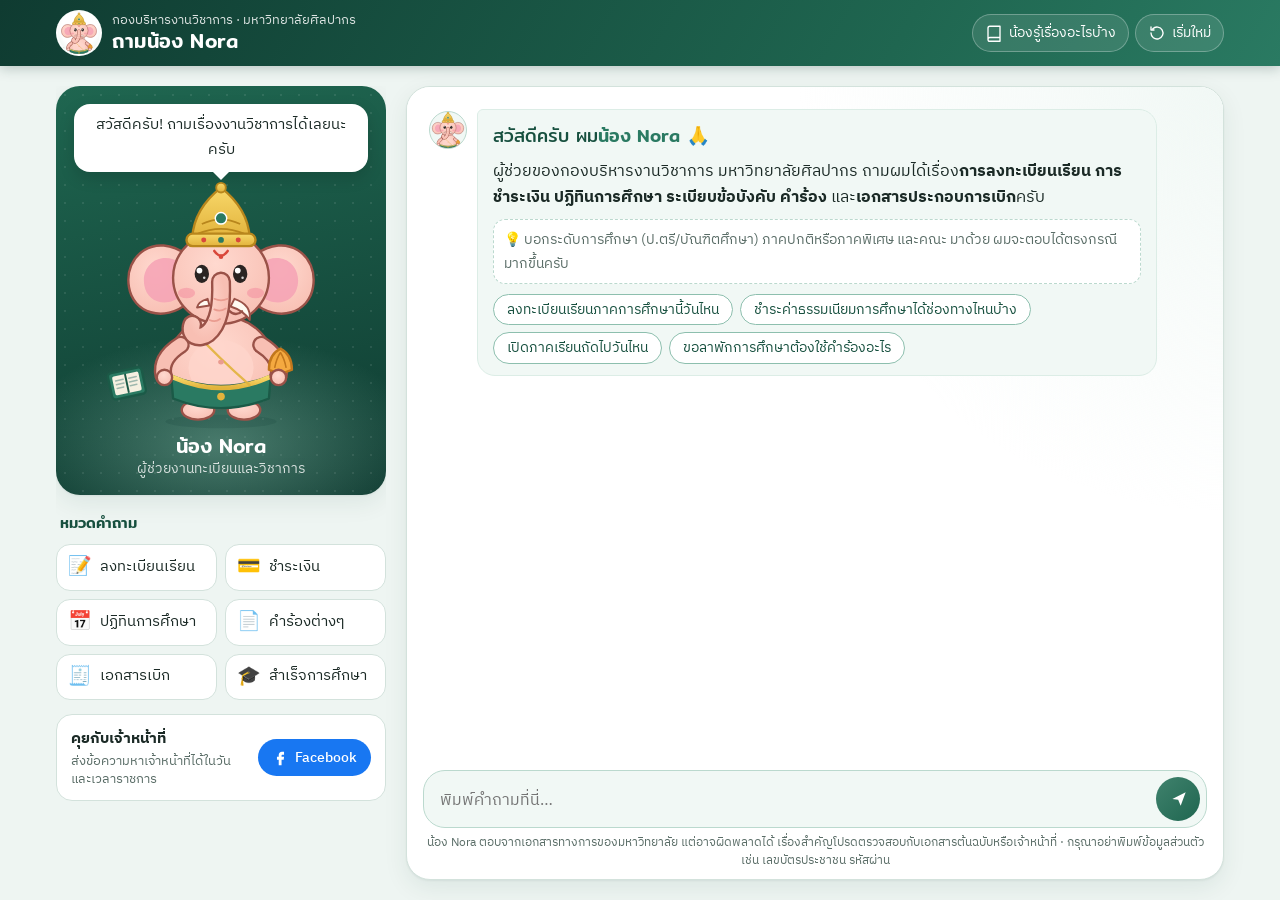
==== index.html @ a8d919dc "Add files via upload" ====
<!doctype html>
<html lang="th">
<head>
  <meta charset="utf-8">
  <meta name="viewport" content="width=device-width, initial-scale=1, viewport-fit=cover">
  <title>ถามน้อง Nora · กองบริหารงานวิชาการ มหาวิทยาลัยศิลปากร</title>
  <meta name="description" content="ผู้ช่วยตอบคำถามเรื่องการลงทะเบียนเรียน การชำระเงิน ปฏิทินการศึกษา ระเบียบ และคำร้องต่างๆ">
  <meta name="theme-color" content="#17503F">
  <link rel="icon" href="favicon.svg" type="image/svg+xml">
  <link rel="preconnect" href="https://fonts.googleapis.com">
  <link rel="preconnect" href="https://fonts.gstatic.com" crossorigin>
  <link href="https://fonts.googleapis.com/css2?family=IBM+Plex+Sans+Thai:wght@400;500;600&family=Mitr:wght@400;500&display=swap" rel="stylesheet">
  <link rel="stylesheet" href="styles.css?v=1">
</head>
<body class="chat-page">
  <header class="topbar">
    <div class="topbar-inner">
      <div class="brand">
        <div class="brand-mark" id="headerMascot" aria-hidden="true"></div>
        <div class="brand-text">
          <span class="brand-org">กองบริหารงานวิชาการ · มหาวิทยาลัยศิลปากร</span>
          <strong class="brand-title">ถามน้อง Nora</strong>
        </div>
      </div>
      <nav class="topbar-actions">
        <button class="ghost-btn" id="btnKnows" type="button">
          <svg viewBox="0 0 24 24" aria-hidden="true"><path d="M4 5.5A2.5 2.5 0 0 1 6.5 3H20v15H6.5A2.5 2.5 0 0 0 4 20.5zM4 20.5A2.5 2.5 0 0 0 6.5 23H20v-5" fill="none" stroke="currentColor" stroke-width="1.8" stroke-linejoin="round"/></svg>
          <span>น้องรู้เรื่องอะไรบ้าง</span>
        </button>
        <button class="ghost-btn" id="btnReset" type="button" title="เริ่มคุยใหม่">
          <svg viewBox="0 0 24 24" aria-hidden="true"><path d="M4 12a8 8 0 1 0 2.4-5.7M4 4v4h4" fill="none" stroke="currentColor" stroke-width="1.8" stroke-linecap="round" stroke-linejoin="round"/></svg>
          <span>เริ่มใหม่</span>
        </button>
      </nav>
    </div>
  </header>

  <div class="demo-banner" id="demoBanner" hidden>โหมดตัวอย่าง — ยังไม่ได้เชื่อมต่อระบบจริง คำตอบเป็นข้อความสาธิต</div>

  <main class="layout">
    <aside class="stage" aria-label="น้อง Nora">
      <div class="stage-card">
        <div class="stage-glow"></div>
        <div class="speech" id="speech" aria-live="polite">สวัสดีครับ! ถามเรื่องงานวิชาการได้เลยนะครับ</div>
        <div class="stage-mascot" id="stageMascot"></div>
        <div class="stage-name">
          <strong>น้อง Nora</strong>
          <span>ผู้ช่วยงานทะเบียนและวิชาการ</span>
        </div>
      </div>

      <div class="topics">
        <h2 class="side-title">หมวดคำถาม</h2>
        <div class="topic-grid" id="topicGrid"></div>
      </div>

      <div class="contact-card side-contact">
        <div>
          <strong>คุยกับเจ้าหน้าที่</strong>
          <span id="contactNoteSide"></span>
        </div>
        <a class="fb-btn" id="fbSide" target="_blank" rel="noopener">
          <svg viewBox="0 0 24 24" aria-hidden="true"><path d="M14 8h3V4h-3c-2.8 0-4.5 1.8-4.5 4.6V11H7v4h2.5v8h4v-8h3l.5-4h-3.5V9c0-.6.4-1 1-1z" fill="currentColor"/></svg>
          Facebook
        </a>
      </div>
    </aside>

    <section class="chat" aria-label="ห้องแชต">
      <div class="messages" id="messages" aria-live="polite"></div>
      <form class="composer" id="composer" autocomplete="off">
        <textarea id="input" rows="1" maxlength="1500" placeholder="พิมพ์คำถามที่นี่…" aria-label="พิมพ์คำถาม"></textarea>
        <button class="send-btn" id="sendBtn" type="submit" aria-label="ส่งคำถาม">
          <svg viewBox="0 0 24 24" aria-hidden="true"><path d="M4 12 20 4l-6 16-3-7z" fill="currentColor"/></svg>
        </button>
      </form>
      <p class="disclaimer">น้อง Nora ตอบจากเอกสารทางการของมหาวิทยาลัย แต่อาจผิดพลาดได้ เรื่องสำคัญโปรดตรวจสอบกับเอกสารต้นฉบับหรือเจ้าหน้าที่ · กรุณาอย่าพิมพ์ข้อมูลส่วนตัว เช่น เลขบัตรประชาชน รหัสผ่าน</p>
    </section>
  </main>

  <div class="drawer" id="knowsDrawer" hidden>
    <div class="drawer-backdrop" data-close></div>
    <div class="drawer-panel" role="dialog" aria-modal="true" aria-labelledby="knowsTitle">
      <div class="drawer-head">
        <h2 id="knowsTitle">เอกสารที่น้อง Nora อ่านแล้ว</h2>
        <button class="icon-btn" data-close aria-label="ปิด">✕</button>
      </div>
      <div class="drawer-body" id="knowsBody"></div>
    </div>
  </div>

  <script src="config.js?v=1"></script>
  <script src="common.js?v=1"></script>
  <script src="mascot.js?v=1"></script>
  <script src="app.js?v=1"></script>
</body>
</html>
---- styles.css ----
:root {
  color-scheme: light;
  --vd-950: #0B2E26;
  --vd-900: #0F3B31;
  --vd-800: #17503F;
  --vd-700: #1F6650;
  --vd-600: #2A7A62;
  --vd-500: #40826D;
  --vd-400: #5E9C87;
  --vd-300: #8DBFAE;
  --vd-200: #BBD9CE;
  --vd-100: #DCEDE6;
  --vd-50: #F1F8F5;
  --gold: #C9A227;
  --gold-soft: #F6E9BE;
  --ink: #1B2A26;
  --muted: #5A6D67;
  --line: #D3E2DC;
  --bg: #EEF5F2;
  --card: #FFFFFF;
  --danger: #B4443A;
  --warn-bg: #FFF6E0;
  --fb: #1877F2;
  --radius: 18px;
  --shadow: 0 1px 2px rgba(15, 59, 49, .06), 0 8px 24px rgba(15, 59, 49, .08);
  --font: 'IBM Plex Sans Thai', 'Sarabun', system-ui, sans-serif;
  --font-head: 'Mitr', 'IBM Plex Sans Thai', sans-serif;
}

* { box-sizing: border-box; }
html, body { margin: 0; }
body {
  font-family: var(--font);
  color: var(--ink);
  background: var(--bg);
  font-size: 16px;
  line-height: 1.65;
  -webkit-font-smoothing: antialiased;
}
button, input, textarea, select { font: inherit; color: inherit; }
button { cursor: pointer; }
a { color: var(--vd-700); }
[hidden] { display: none !important; }
.muted { color: var(--muted); }

/* ───────── top bar ───────── */
.topbar {
  background: linear-gradient(120deg, var(--vd-900), var(--vd-700) 70%, var(--vd-600));
  color: #fff;
  position: sticky; top: 0; z-index: 20;
  box-shadow: 0 2px 12px rgba(11, 46, 38, .25);
}
.topbar-inner {
  max-width: 1200px; margin: 0 auto;
  display: flex; align-items: center; justify-content: space-between; gap: 12px;
  padding: 10px 16px; height: 66px;
}
.brand { display: flex; align-items: center; gap: 10px; min-width: 0; }
.brand-mark {
  width: 46px; height: 46px; flex: none; border-radius: 50%;
  background: radial-gradient(circle at 50% 40%, #fff 0 55%, var(--vd-100));
  border: 2px solid rgba(255,255,255,.7);
  overflow: hidden; padding: 2px;
}
.brand-text { display: flex; flex-direction: column; min-width: 0; line-height: 1.25; }
.brand-org { font-size: 12.5px; opacity: .85; white-space: nowrap; overflow: hidden; text-overflow: ellipsis; }
.brand-title { font-family: var(--font-head); font-weight: 500; font-size: 20px; letter-spacing: .2px; }
.topbar-actions { display: flex; gap: 6px; flex: none; }
.ghost-btn {
  display: inline-flex; align-items: center; gap: 6px;
  background: rgba(255,255,255,.1); border: 1px solid rgba(255,255,255,.28);
  color: #fff; border-radius: 999px; padding: 6px 12px; font-size: 14px;
  transition: background .2s;
}
.ghost-btn:hover { background: rgba(255,255,255,.2); }
.ghost-btn svg { width: 18px; height: 18px; }

.demo-banner {
  background: var(--gold-soft); color: #6B5310; text-align: center;
  font-size: 13.5px; padding: 6px 16px; border-bottom: 1px solid #EAD58E;
}

/* ───────── layout ───────── */
.layout {
  max-width: 1200px; margin: 0 auto;
  display: grid; grid-template-columns: 330px 1fr; gap: 20px;
  padding: 20px 16px;
  flex: 1; min-height: 0; width: 100%;
}
body.chat-page { height: 100dvh; display: flex; flex-direction: column; overflow: hidden; }
.chat-page .topbar, .chat-page .demo-banner { flex: none; }

/* ───────── stage (mascot side) ───────── */
.stage { display: flex; flex-direction: column; gap: 14px; min-height: 0; overflow-y: auto; scrollbar-width: thin; }
.stage-card {
  position: relative; overflow: hidden;
  background: linear-gradient(170deg, var(--vd-700), var(--vd-900));
  border-radius: 24px; padding: 18px 18px 16px; color: #fff;
  box-shadow: var(--shadow);
  display: flex; flex-direction: column; align-items: center;
}
.stage-glow {
  position: absolute; inset: auto -40px -60px; height: 220px;
  background: radial-gradient(closest-side, rgba(141, 191, 174, .45), transparent);
  pointer-events: none;
}
.stage-card::before {
  content: ''; position: absolute; inset: 0;
  background-image: radial-gradient(rgba(255,255,255,.09) 1.2px, transparent 1.3px);
  background-size: 18px 18px; pointer-events: none;
}
.speech {
  position: relative; z-index: 1;
  background: #fff; color: var(--ink);
  border-radius: 16px; padding: 9px 14px; font-size: 15px; text-align: center;
  max-width: 100%; min-height: 44px; display: flex; align-items: center; justify-content: center;
  box-shadow: 0 6px 16px rgba(0,0,0,.15);
}
.speech::after {
  content: ''; position: absolute; left: 50%; bottom: -8px; transform: translateX(-50%);
  border: 9px solid transparent; border-top-color: #fff; border-bottom: 0;
}
.speech.pop { animation: pop .35s cubic-bezier(.3,1.6,.5,1); }
@keyframes pop { from { transform: scale(.88); opacity: .4; } to { transform: scale(1); opacity: 1; } }
.stage-mascot { width: 230px; max-width: 80%; aspect-ratio: 240 / 262; margin-top: 8px; position: relative; z-index: 1; cursor: pointer; }
.stage-name { position: relative; z-index: 1; text-align: center; line-height: 1.3; margin-top: 2px; }
.stage-name strong { font-family: var(--font-head); font-weight: 500; font-size: 20px; display: block; }
.stage-name span { font-size: 13.5px; opacity: .8; }

.side-title { font-family: var(--font-head); font-weight: 500; font-size: 15px; color: var(--vd-800); margin: 2px 4px 8px; }
.topic-grid { display: grid; grid-template-columns: 1fr 1fr; gap: 8px; }
.topic {
  display: flex; align-items: center; gap: 8px; text-align: left;
  background: var(--card); border: 1px solid var(--line); border-radius: 14px;
  padding: 10px 11px; font-size: 14.5px; line-height: 1.3;
  transition: border-color .2s, transform .15s, box-shadow .2s;
}
.topic:hover { border-color: var(--vd-400); box-shadow: 0 4px 12px rgba(15,59,49,.08); transform: translateY(-1px); }
.topic-ic { font-size: 19px; }

.contact-card {
  display: flex; align-items: center; justify-content: space-between; gap: 10px;
  background: var(--card); border: 1px solid var(--line); border-radius: 16px; padding: 12px 14px;
}
.contact-card strong { display: block; font-size: 15px; }
.contact-card span { font-size: 13px; color: var(--muted); line-height: 1.4; display: block; }
.fb-btn {
  display: inline-flex; align-items: center; gap: 6px; flex: none;
  background: var(--fb); color: #fff; text-decoration: none;
  border-radius: 999px; padding: 7px 14px; font-size: 14px; font-weight: 500;
  transition: filter .2s;
}
.fb-btn:hover { filter: brightness(1.08); }
.fb-btn svg { width: 17px; height: 17px; }

/* ───────── chat ───────── */
.chat {
  background: var(--card); border-radius: 24px; box-shadow: var(--shadow);
  display: flex; flex-direction: column; min-height: 0; overflow: hidden;
  border: 1px solid var(--line);
}
.messages {
  flex: 1; overflow-y: auto; padding: 22px 22px 8px;
  display: flex; flex-direction: column; gap: 14px;
  scroll-behavior: smooth;
  background:
    radial-gradient(circle at 100% 0, var(--vd-50), transparent 40%),
    var(--card);
}
.msg { display: flex; gap: 10px; max-width: 100%; animation: rise .3s ease-out; }
@keyframes rise { from { opacity: 0; transform: translateY(8px); } to { opacity: 1; transform: none; } }
.msg.user { justify-content: flex-end; }
.msg .avatar {
  width: 38px; height: 38px; flex: none; border-radius: 50%;
  background: var(--vd-50); border: 1.5px solid var(--vd-200); padding: 1px; overflow: hidden;
  margin-top: 2px;
}
.bubble {
  border-radius: 18px; padding: 11px 15px; max-width: min(680px, 100%);
  overflow-wrap: anywhere; min-width: 0;
}
.msg.user .bubble {
  background: linear-gradient(135deg, var(--vd-600), var(--vd-700));
  color: #fff; border-bottom-right-radius: 6px; max-width: min(560px, 85%);
}
.msg.bot .bubble {
  background: var(--vd-50); border: 1px solid var(--vd-100);
  border-top-left-radius: 6px;
}
.bubble.status-unknown, .bubble.status-error { background: #FFF9EE; border-color: #F1E1B8; }
.bubble p { margin: 0 0 8px; }
.bubble p:last-child { margin-bottom: 0; }
.welcome-title { font-family: var(--font-head); font-size: 18px; color: var(--vd-800); }
.welcome-title strong { color: var(--vd-600); font-weight: 500; }
.hint { font-size: 14px; color: var(--muted); background: #fff; border-radius: 12px; padding: 8px 10px; border: 1px dashed var(--vd-200); }

.md h4 { font-family: var(--font-head); font-weight: 500; color: var(--vd-800); margin: 12px 0 6px; font-size: 16.5px; }
.md h4:first-child { margin-top: 0; }
.md ul, .md ol { margin: 4px 0 10px; padding-left: 22px; }
.md li { margin: 3px 0; }
.md li.nested { margin-left: 18px; list-style-type: circle; }
.md code { background: #fff; border: 1px solid var(--line); border-radius: 6px; padding: 0 5px; font-size: 14px; }
.md blockquote { margin: 6px 0 10px; padding: 6px 12px; border-left: 3px solid var(--vd-300); background: #fff; border-radius: 0 10px 10px 0; color: var(--muted); }
.md-table { overflow-x: auto; margin: 6px 0 10px; border-radius: 12px; border: 1px solid var(--vd-100); background: #fff; }
.md table { border-collapse: collapse; width: 100%; font-size: 14.5px; }
.md th, .md td { padding: 7px 10px; border-bottom: 1px solid var(--vd-100); text-align: left; vertical-align: top; }
.md th { background: var(--vd-100); color: var(--vd-900); font-weight: 600; white-space: nowrap; }
.md tr:last-child td { border-bottom: 0; }
.md strong { color: var(--vd-900); }

.sources { display: flex; flex-wrap: wrap; gap: 6px; align-items: center; margin-top: 10px; padding-top: 10px; border-top: 1px dashed var(--vd-200); }
.sources-label { font-size: 12.5px; color: var(--muted); }
.source { font-size: 13px; background: #fff; border: 1px solid var(--vd-200); border-radius: 999px; padding: 2px 10px; color: var(--vd-800); }

.chips { display: flex; flex-wrap: wrap; gap: 7px; margin-top: 10px; }
.chip {
  background: #fff; border: 1.5px solid var(--vd-300); color: var(--vd-800);
  border-radius: 999px; padding: 5px 13px; font-size: 14px; line-height: 1.4; text-align: left;
  transition: background .2s, border-color .2s, transform .15s;
}
.chip:hover { background: var(--vd-100); border-color: var(--vd-500); transform: translateY(-1px); }
.chip-retry { border-color: var(--gold); color: #7A5D0C; }

.contact-inline {
  display: flex; align-items: center; justify-content: space-between; gap: 10px; flex-wrap: wrap;
  margin-top: 12px; background: #fff; border: 1px solid #E9D9A8; border-radius: 14px; padding: 10px 12px;
}
.contact-text strong { display: block; font-size: 14.5px; }
.contact-text span { font-size: 13px; color: var(--muted); }

.feedback { display: flex; align-items: center; gap: 6px; margin-top: 10px; font-size: 13px; color: var(--muted); }
.feedback button { background: #fff; border: 1px solid var(--line); border-radius: 999px; padding: 1px 10px; font-size: 15px; transition: transform .15s, border-color .2s; }
.feedback button:hover { transform: scale(1.1); border-color: var(--vd-400); }

.typing .bubble { display: flex; align-items: center; gap: 10px; color: var(--muted); font-size: 14.5px; }
.typing-dots { display: flex; gap: 4px; }
.typing-dots i { width: 7px; height: 7px; border-radius: 50%; background: var(--vd-500); animation: dot 1.2s infinite ease-in-out; }
.typing-dots i:nth-child(2) { animation-delay: .15s; }
.typing-dots i:nth-child(3) { animation-delay: .3s; }
@keyframes dot { 0%, 60%, 100% { transform: translateY(0); opacity: .45; } 30% { transform: translateY(-5px); opacity: 1; } }

.composer {
  display: flex; align-items: flex-end; gap: 8px;
  margin: 8px 16px 6px; padding: 6px 6px 6px 16px;
  background: var(--vd-50); border: 1.5px solid var(--vd-200); border-radius: 22px;
  transition: border-color .2s, box-shadow .2s;
}
.composer:focus-within { border-color: var(--vd-500); box-shadow: 0 0 0 4px rgba(64, 130, 109, .15); background: #fff; }
.composer textarea {
  flex: 1; border: 0; outline: 0; background: transparent; resize: none;
  padding: 8px 0; max-height: 160px; line-height: 1.5; font-size: 16px;
}
.send-btn {
  width: 44px; height: 44px; flex: none; border: 0; border-radius: 50%;
  background: linear-gradient(135deg, var(--vd-500), var(--vd-700)); color: #fff;
  display: grid; place-items: center; transition: transform .15s, opacity .2s;
}
.send-btn:hover { transform: scale(1.06); }
.send-btn:disabled { opacity: .45; cursor: wait; transform: none; }
.send-btn svg { width: 20px; height: 20px; margin-left: 2px; }
.disclaimer { text-align: center; font-size: 12px; color: var(--muted); margin: 0 16px 10px; line-height: 1.45; }
@media (max-width: 900px) { .disclaimer { font-size: 11px; margin-bottom: max(6px, env(safe-area-inset-bottom)); } }

/* ───────── drawer ───────── */
.drawer { position: fixed; inset: 0; z-index: 50; }
.drawer-backdrop { position: absolute; inset: 0; background: rgba(11, 46, 38, .45); animation: fade .2s; }
@keyframes fade { from { opacity: 0; } }
.drawer-panel {
  position: absolute; right: 0; top: 0; bottom: 0; width: min(440px, 100%);
  background: var(--card); display: flex; flex-direction: column;
  animation: slide .25s ease-out; box-shadow: -10px 0 30px rgba(0,0,0,.15);
}
@keyframes slide { from { transform: translateX(30px); opacity: 0; } }
.drawer-head { display: flex; align-items: center; justify-content: space-between; padding: 16px 18px; border-bottom: 1px solid var(--line); }
.drawer-head h2 { margin: 0; font-family: var(--font-head); font-weight: 500; font-size: 18px; color: var(--vd-800); }
.icon-btn { background: var(--vd-50); border: 1px solid var(--line); border-radius: 50%; width: 34px; height: 34px; }
.drawer-body { overflow-y: auto; padding: 8px 18px 20px; }
.know-group h3 { font-size: 14px; color: var(--vd-600); margin: 14px 0 6px; font-weight: 600; }
.know-group ul { list-style: none; margin: 0; padding: 0; }
.know-group li { padding: 8px 10px; border-radius: 10px; background: var(--vd-50); margin-bottom: 6px; font-size: 14.5px; }
.know-group small { display: block; color: var(--muted); font-size: 12px; margin-left: 22px; }

/* ───────── mascot animation ───────── */
.mascot { display: block; }
.mascot .pk { width: 100%; height: 100%; display: block; overflow: visible; }
.mascot .pk * { transform-box: fill-box; }
.mascot .pk-float { animation: pk-float 3.4s ease-in-out infinite; transform-origin: 50% 100%; }
.mascot .pk-shadow { animation: pk-shadow 3.4s ease-in-out infinite; transform-origin: 50% 50%; }
.mascot .pk-ear-l { transform-origin: 100% 45%; animation: pk-ear-l 2.8s ease-in-out infinite; }
.mascot .pk-ear-r { transform-origin: 0% 45%; animation: pk-ear-r 2.8s ease-in-out infinite; }
.mascot .pk-trunk { transform-origin: 70% 0%; animation: pk-trunk 3.2s ease-in-out infinite; }
.mascot .pk-eyes { transform-origin: 50% 50%; animation: pk-blink 5s infinite; }
.mascot .pk-head { transform-origin: 50% 90%; transition: transform .4s; }
.mascot .pk-arm-l { transform-origin: 90% 10%; }
.mascot .pk-arm-r { transform-origin: 10% 10%; }
.mascot .pk-eyes-happy, .mascot .pk-mouth-open, .mascot .pk-think, .mascot .pk-sweat, .mascot .pk-spark, .mascot .pk-brows { opacity: 0; transition: opacity .25s; }

@keyframes pk-float { 0%, 100% { transform: translateY(0); } 50% { transform: translateY(-7px); } }
@keyframes pk-shadow { 0%, 100% { transform: scaleX(1); opacity: .16; } 50% { transform: scaleX(.86); opacity: .1; } }
@keyframes pk-ear-l { 0%, 100% { transform: rotate(0); } 45% { transform: rotate(-9deg); } 55% { transform: rotate(-6deg); } }
@keyframes pk-ear-r { 0%, 100% { transform: rotate(0); } 45% { transform: rotate(9deg); } 55% { transform: rotate(6deg); } }
@keyframes pk-trunk { 0%, 100% { transform: rotate(0); } 50% { transform: rotate(7deg); } }
@keyframes pk-blink { 0%, 46%, 50%, 100% { transform: scaleY(1); } 48% { transform: scaleY(.08); } }

/* thinking */
.mascot.is-thinking .pk-head { transform: rotate(-6deg); }
.mascot.is-thinking .pk-think { opacity: 1; }
.mascot.is-thinking .pk-trunk { animation: pk-trunk-think 1.1s ease-in-out infinite; }
.mascot.is-thinking .pk-arm-r { animation: pk-scratch 1.4s ease-in-out infinite; }
.mascot.is-thinking .pk-look { transform: translate(3px, -3px); }
.mascot .pk-dot { animation: pk-dot 1.2s infinite ease-in-out; transform-origin: 50% 50%; }
.mascot .pk-dot.d2 { animation-delay: .2s; }
.mascot .pk-dot.d3 { animation-delay: .4s; }
@keyframes pk-dot { 0%, 100% { opacity: .3; transform: translateY(0); } 40% { opacity: 1; transform: translateY(-2px); } }
@keyframes pk-trunk-think { 0%, 100% { transform: rotate(-4deg); } 50% { transform: rotate(10deg); } }
@keyframes pk-scratch { 0%, 100% { transform: rotate(0); } 50% { transform: rotate(-22deg); } }

/* talking */
.mascot.is-talking .pk-mouth { opacity: 0; }
.mascot.is-talking .pk-mouth-open { opacity: 1; animation: pk-talk .32s infinite alternate; transform-origin: 50% 0; }
.mascot.is-talking .pk-float { animation-duration: 1.2s; }
@keyframes pk-talk { from { transform: scaleY(.35); } to { transform: scaleY(1); } }

/* happy */
.mascot.is-happy .pk-eyes { opacity: 0; }
.mascot.is-happy .pk-eyes-happy, .mascot.is-happy .pk-spark, .mascot.is-happy .pk-mouth-open { opacity: 1; }
.mascot.is-happy .pk-mouth { opacity: 0; }
.mascot.is-happy .pk-float { animation: pk-jump .7s cubic-bezier(.3,.7,.4,1) 2; }
.mascot.is-happy .pk-arm-l { animation: pk-wave-l .35s ease-in-out infinite alternate; }
.mascot.is-happy .pk-arm-r { animation: pk-wave-r .35s ease-in-out infinite alternate; }
.mascot.is-happy .pk-ear-l { animation-duration: .5s; }
.mascot.is-happy .pk-ear-r { animation-duration: .5s; }
.mascot.is-happy .pk-spark path { animation: pk-twinkle .8s ease-in-out infinite; transform-origin: 50% 50%; }
.mascot.is-happy .pk-spark .s2 { animation-delay: .25s; }
.mascot.is-happy .pk-spark .s3 { animation-delay: .5s; }
@keyframes pk-jump { 0%, 100% { transform: translateY(0) scale(1, 1); } 15% { transform: translateY(2px) scale(1.04, .96); } 45% { transform: translateY(-16px) scale(.98, 1.02); } }
@keyframes pk-wave-l { from { transform: rotate(0); } to { transform: rotate(18deg); } }
@keyframes pk-wave-r { from { transform: rotate(0); } to { transform: rotate(-18deg); } }
@keyframes pk-twinkle { 0%, 100% { transform: scale(.5) rotate(0); opacity: .4; } 50% { transform: scale(1.15) rotate(20deg); opacity: 1; } }

/* sorry */
.mascot.is-sorry .pk-ear-l { animation: none; transform: rotate(16deg); }
.mascot.is-sorry .pk-ear-r { animation: none; transform: rotate(-16deg); }
.mascot.is-sorry .pk-head { transform: translateY(3px) rotate(4deg); }
.mascot.is-sorry .pk-brows { opacity: 1; }
.mascot.is-sorry .pk-sweat { opacity: 1; animation: pk-sweat 1.6s ease-in infinite; }
.mascot.is-sorry .pk-trunk { animation: none; transform: rotate(-6deg); }
.mascot.is-sorry .pk-brows path:first-child { transform: rotate(-20deg); transform-origin: 100% 50%; }
.mascot.is-sorry .pk-brows path:last-child { transform: rotate(20deg); transform-origin: 0% 50%; }
@keyframes pk-sweat { 0% { transform: translateY(-4px); opacity: 0; } 30% { opacity: 1; } 100% { transform: translateY(10px); opacity: 0; } }

/* mini avatar: lighter animation */
.mascot--mini .pk-float, .mascot--mini .pk-shadow { animation: none; }
.mascot--mini .pk-shadow, .mascot--mini .pk-think, .mascot--mini .pk-spark, .mascot--mini .pk-sweat { display: none; }
.mascot--mini .pk { transform: scale(1.25) translateY(6%); }

@media (prefers-reduced-motion: reduce) {
  .mascot *, .msg, .speech.pop { animation: none !important; transition: none !important; }
}

/* ───────── responsive ───────── */
@media (max-width: 900px) {
  .layout { display: flex; flex-direction: column; padding: 0; gap: 0; }
  .stage { flex: none; overflow: visible; }
  .stage .topics, .stage .side-contact, .stage-name, .stage-glow { display: none; }
  .stage-card { flex-direction: row-reverse; justify-content: flex-end; gap: 12px; border-radius: 0; padding: 6px 14px 6px 8px; box-shadow: none; }
  .stage-mascot { width: 76px; max-width: none; margin: 0; flex: none; }
  .speech { font-size: 14px; min-height: 0; padding: 7px 12px; text-align: left; justify-content: flex-start; }
  .speech::after { left: -7px; top: 50%; bottom: auto; transform: translateY(-50%); border: 8px solid transparent; border-right-color: #fff; border-left: 0; }
  .brand-mark { display: none; }
  .chat { flex: 1; border-radius: 0; border: 0; box-shadow: none; }
  .messages { padding: 16px 12px 8px; }
  .composer { margin: 6px 10px 4px; }
  .msg .avatar { width: 32px; height: 32px; }
  .msg.user .bubble { max-width: 88%; }
  .ghost-btn span { display: none; }
  .ghost-btn { padding: 8px; }
}
@media (max-width: 420px) {
  .brand-org { font-size: 11px; }
  .brand-title { font-size: 18px; }
  .md table { font-size: 13.5px; }
}
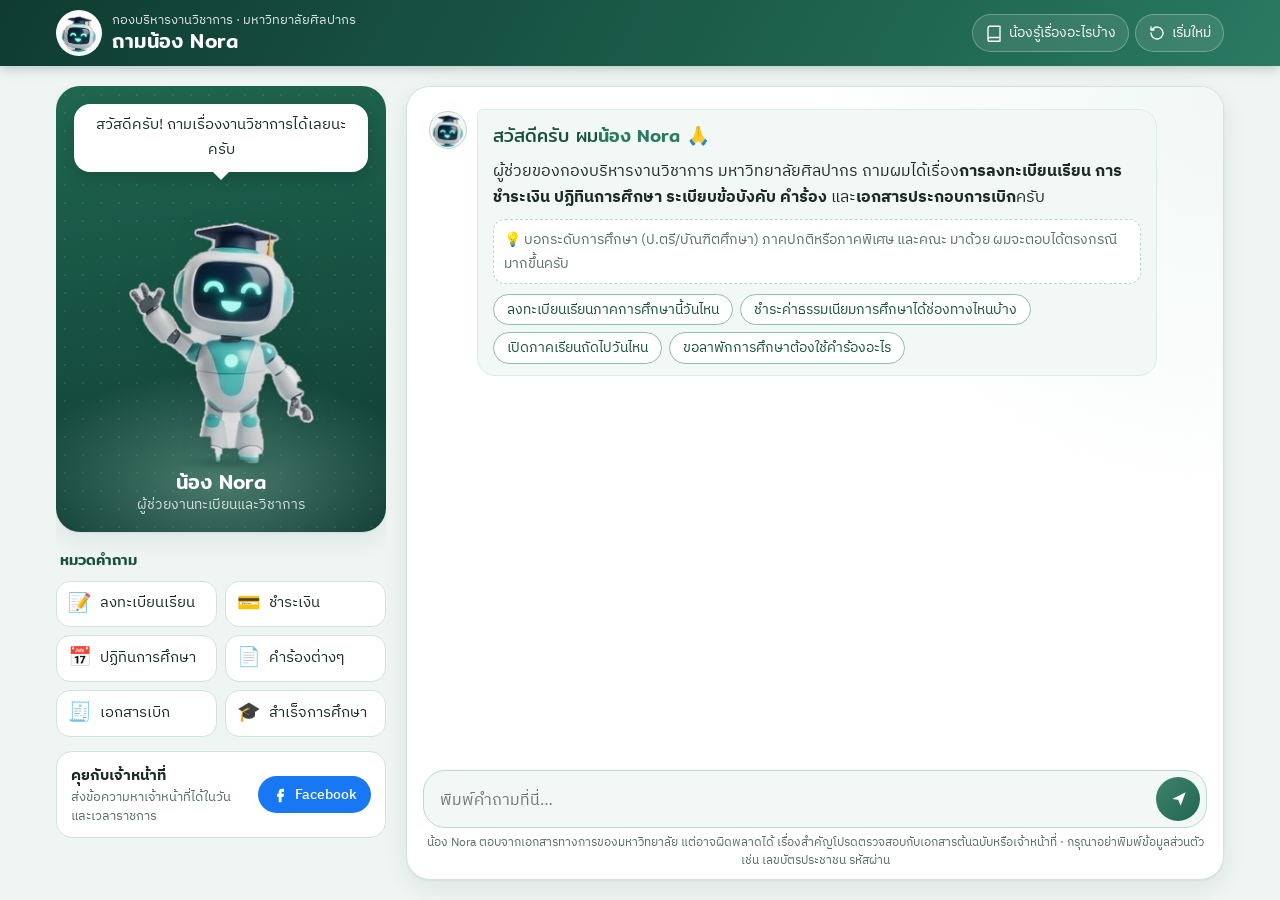
==== commit 7ba5cf65: "Mascot: 3D robot Nora images" ====
--- a/index.html
+++ b/index.html
@@ -10,7 +10,7 @@
   <link rel="preconnect" href="https://fonts.googleapis.com">
   <link rel="preconnect" href="https://fonts.gstatic.com" crossorigin>
   <link href="https://fonts.googleapis.com/css2?family=IBM+Plex+Sans+Thai:wght@400;500;600&family=Mitr:wght@400;500&display=swap" rel="stylesheet">
-  <link rel="stylesheet" href="styles.css?v=1">
+  <link rel="stylesheet" href="styles.css?v=2">
 </head>
 <body class="chat-page">
   <header class="topbar">
@@ -89,9 +89,9 @@
     </div>
   </div>
 
-  <script src="config.js?v=1"></script>
+  <script src="config.js?v=2"></script>
   <script src="common.js?v=1"></script>
-  <script src="mascot.js?v=1"></script>
+  <script src="mascot.js?v=2"></script>
   <script src="app.js?v=1"></script>
 </body>
 </html>
--- a/styles.css
+++ b/styles.css
@@ -122,7 +122,7 @@
 }
 .speech.pop { animation: pop .35s cubic-bezier(.3,1.6,.5,1); }
 @keyframes pop { from { transform: scale(.88); opacity: .4; } to { transform: scale(1); opacity: 1; } }
-.stage-mascot { width: 230px; max-width: 80%; aspect-ratio: 240 / 262; margin-top: 8px; position: relative; z-index: 1; cursor: pointer; }
+.stage-mascot { width: 230px; max-width: 80%; aspect-ratio: 240 / 300; margin-top: 8px; position: relative; z-index: 1; cursor: pointer; }
 .stage-name { position: relative; z-index: 1; text-align: center; line-height: 1.3; margin-top: 2px; }
 .stage-name strong { font-family: var(--font-head); font-weight: 500; font-size: 20px; display: block; }
 .stage-name span { font-size: 13.5px; opacity: .8; }
@@ -280,79 +280,63 @@
 .know-group li { padding: 8px 10px; border-radius: 10px; background: var(--vd-50); margin-bottom: 6px; font-size: 14.5px; }
 .know-group small { display: block; color: var(--muted); font-size: 12px; margin-left: 22px; }
 
-/* ───────── mascot animation ───────── */
+/* ───────── mascot (3D robot images) ───────── */
 .mascot { display: block; }
-.mascot .pk { width: 100%; height: 100%; display: block; overflow: visible; }
-.mascot .pk * { transform-box: fill-box; }
-.mascot .pk-float { animation: pk-float 3.4s ease-in-out infinite; transform-origin: 50% 100%; }
-.mascot .pk-shadow { animation: pk-shadow 3.4s ease-in-out infinite; transform-origin: 50% 50%; }
-.mascot .pk-ear-l { transform-origin: 100% 45%; animation: pk-ear-l 2.8s ease-in-out infinite; }
-.mascot .pk-ear-r { transform-origin: 0% 45%; animation: pk-ear-r 2.8s ease-in-out infinite; }
-.mascot .pk-trunk { transform-origin: 70% 0%; animation: pk-trunk 3.2s ease-in-out infinite; }
-.mascot .pk-eyes { transform-origin: 50% 50%; animation: pk-blink 5s infinite; }
-.mascot .pk-head { transform-origin: 50% 90%; transition: transform .4s; }
-.mascot .pk-arm-l { transform-origin: 90% 10%; }
-.mascot .pk-arm-r { transform-origin: 10% 10%; }
-.mascot .pk-eyes-happy, .mascot .pk-mouth-open, .mascot .pk-think, .mascot .pk-sweat, .mascot .pk-spark, .mascot .pk-brows { opacity: 0; transition: opacity .25s; }
-
-@keyframes pk-float { 0%, 100% { transform: translateY(0); } 50% { transform: translateY(-7px); } }
-@keyframes pk-shadow { 0%, 100% { transform: scaleX(1); opacity: .16; } 50% { transform: scaleX(.86); opacity: .1; } }
-@keyframes pk-ear-l { 0%, 100% { transform: rotate(0); } 45% { transform: rotate(-9deg); } 55% { transform: rotate(-6deg); } }
-@keyframes pk-ear-r { 0%, 100% { transform: rotate(0); } 45% { transform: rotate(9deg); } 55% { transform: rotate(6deg); } }
-@keyframes pk-trunk { 0%, 100% { transform: rotate(0); } 50% { transform: rotate(7deg); } }
-@keyframes pk-blink { 0%, 46%, 50%, 100% { transform: scaleY(1); } 48% { transform: scaleY(.08); } }
-
-/* thinking */
-.mascot.is-thinking .pk-head { transform: rotate(-6deg); }
-.mascot.is-thinking .pk-think { opacity: 1; }
-.mascot.is-thinking .pk-trunk { animation: pk-trunk-think 1.1s ease-in-out infinite; }
-.mascot.is-thinking .pk-arm-r { animation: pk-scratch 1.4s ease-in-out infinite; }
-.mascot.is-thinking .pk-look { transform: translate(3px, -3px); }
-.mascot .pk-dot { animation: pk-dot 1.2s infinite ease-in-out; transform-origin: 50% 50%; }
-.mascot .pk-dot.d2 { animation-delay: .2s; }
-.mascot .pk-dot.d3 { animation-delay: .4s; }
-@keyframes pk-dot { 0%, 100% { opacity: .3; transform: translateY(0); } 40% { opacity: 1; transform: translateY(-2px); } }
-@keyframes pk-trunk-think { 0%, 100% { transform: rotate(-4deg); } 50% { transform: rotate(10deg); } }
-@keyframes pk-scratch { 0%, 100% { transform: rotate(0); } 50% { transform: rotate(-22deg); } }
-
-/* talking */
-.mascot.is-talking .pk-mouth { opacity: 0; }
-.mascot.is-talking .pk-mouth-open { opacity: 1; animation: pk-talk .32s infinite alternate; transform-origin: 50% 0; }
-.mascot.is-talking .pk-float { animation-duration: 1.2s; }
-@keyframes pk-talk { from { transform: scaleY(.35); } to { transform: scaleY(1); } }
-
-/* happy */
-.mascot.is-happy .pk-eyes { opacity: 0; }
-.mascot.is-happy .pk-eyes-happy, .mascot.is-happy .pk-spark, .mascot.is-happy .pk-mouth-open { opacity: 1; }
-.mascot.is-happy .pk-mouth { opacity: 0; }
-.mascot.is-happy .pk-float { animation: pk-jump .7s cubic-bezier(.3,.7,.4,1) 2; }
-.mascot.is-happy .pk-arm-l { animation: pk-wave-l .35s ease-in-out infinite alternate; }
-.mascot.is-happy .pk-arm-r { animation: pk-wave-r .35s ease-in-out infinite alternate; }
-.mascot.is-happy .pk-ear-l { animation-duration: .5s; }
-.mascot.is-happy .pk-ear-r { animation-duration: .5s; }
-.mascot.is-happy .pk-spark path { animation: pk-twinkle .8s ease-in-out infinite; transform-origin: 50% 50%; }
-.mascot.is-happy .pk-spark .s2 { animation-delay: .25s; }
-.mascot.is-happy .pk-spark .s3 { animation-delay: .5s; }
-@keyframes pk-jump { 0%, 100% { transform: translateY(0) scale(1, 1); } 15% { transform: translateY(2px) scale(1.04, .96); } 45% { transform: translateY(-16px) scale(.98, 1.02); } }
-@keyframes pk-wave-l { from { transform: rotate(0); } to { transform: rotate(18deg); } }
-@keyframes pk-wave-r { from { transform: rotate(0); } to { transform: rotate(-18deg); } }
-@keyframes pk-twinkle { 0%, 100% { transform: scale(.5) rotate(0); opacity: .4; } 50% { transform: scale(1.15) rotate(20deg); opacity: 1; } }
-
-/* sorry */
-.mascot.is-sorry .pk-ear-l { animation: none; transform: rotate(16deg); }
-.mascot.is-sorry .pk-ear-r { animation: none; transform: rotate(-16deg); }
-.mascot.is-sorry .pk-head { transform: translateY(3px) rotate(4deg); }
-.mascot.is-sorry .pk-brows { opacity: 1; }
-.mascot.is-sorry .pk-sweat { opacity: 1; animation: pk-sweat 1.6s ease-in infinite; }
-.mascot.is-sorry .pk-trunk { animation: none; transform: rotate(-6deg); }
-.mascot.is-sorry .pk-brows path:first-child { transform: rotate(-20deg); transform-origin: 100% 50%; }
-.mascot.is-sorry .pk-brows path:last-child { transform: rotate(20deg); transform-origin: 0% 50%; }
-@keyframes pk-sweat { 0% { transform: translateY(-4px); opacity: 0; } 30% { opacity: 1; } 100% { transform: translateY(10px); opacity: 0; } }
-
-/* mini avatar: lighter animation */
-.mascot--mini .pk-float, .mascot--mini .pk-shadow { animation: none; }
-.mascot--mini .pk-shadow, .mascot--mini .pk-think, .mascot--mini .pk-spark, .mascot--mini .pk-sweat { display: none; }
-.mascot--mini .pk { transform: scale(1.25) translateY(6%); }
+.mascot .nr { position: relative; width: 100%; height: 100%; }
+.mascot .nr-float { position: absolute; inset: 0; animation: nr-float 3.4s ease-in-out infinite; transform-origin: 50% 100%; }
+.mascot .nr-tilt { position: absolute; inset: 0; transform-origin: 50% 100%; transition: transform .6s ease-out; }
+.mascot .nr-pose { position: absolute; inset: 0; width: 100%; height: 100%; object-fit: contain; object-position: 50% 100%;
+  opacity: 0; transform: scale(.94); transition: opacity .28s, transform .35s cubic-bezier(.3,1.4,.5,1); user-select: none; pointer-events: none;
+  filter: drop-shadow(0 6px 10px rgba(15, 59, 49, .18)); }
+.mascot .nr-pose.on { opacity: 1; transform: scale(1); }
+.mascot .nr-shadow { position: absolute; left: 28%; right: 28%; bottom: -1%; height: 5%; border-radius: 50%;
+  background: radial-gradient(closest-side, rgba(15, 59, 49, .28), transparent); animation: nr-shadow 3.4s ease-in-out infinite; }
+.mascot .nr-think, .mascot .nr-sweat, .mascot .nr-spark { position: absolute; opacity: 0; transition: opacity .25s; pointer-events: none; }
+@keyframes nr-float { 0%, 100% { transform: translateY(0); } 50% { transform: translateY(-7px); } }
+@keyframes nr-shadow { 0%, 100% { transform: scaleX(1); opacity: 1; } 50% { transform: scaleX(.85); opacity: .65; } }
+
+/* idle: gentle sway */
+.mascot.is-idle .nr-idle { animation: nr-sway 4s ease-in-out infinite; transform-origin: 50% 100%; }
+@keyframes nr-sway { 0%, 100% { rotate: 0deg; } 50% { rotate: 2deg; } }
+
+/* thinking: dots bubble */
+.mascot .nr-think { top: 2%; right: -4%; display: flex; gap: 4px; padding: 6px 9px; background: #fff; border: 2px solid #8DBFAE; border-radius: 14px; }
+.mascot .nr-think i { width: 6px; height: 6px; border-radius: 50%; background: var(--vd-600, #2A7A62); animation: nr-dot 1.2s infinite ease-in-out; }
+.mascot .nr-think i:nth-child(2) { animation-delay: .2s; }
+.mascot .nr-think i:nth-child(3) { animation-delay: .4s; }
+.mascot.is-thinking .nr-think { opacity: 1; }
+.mascot.is-thinking .nr-thinking { animation: nr-ponder 1.6s ease-in-out infinite; transform-origin: 50% 100%; }
+@keyframes nr-dot { 0%, 100% { opacity: .3; transform: translateY(0); } 40% { opacity: 1; transform: translateY(-3px); } }
+@keyframes nr-ponder { 0%, 100% { rotate: -2deg; } 50% { rotate: 2deg; } }
+
+/* talking: quick bob */
+.mascot.is-talking .nr-float { animation: nr-talk .5s ease-in-out infinite alternate; }
+@keyframes nr-talk { from { transform: translateY(0); } to { transform: translateY(-4px) scale(1.01); } }
+
+/* happy: jump + sparkles */
+.mascot.is-happy .nr-float { animation: nr-jump .7s cubic-bezier(.3,.7,.4,1) 2; }
+.mascot.is-happy .nr-spark { opacity: 1; }
+.mascot .nr-spark { inset: 0; color: #E2B33C; }
+.mascot .nr-spark b { position: absolute; font-size: 18px; line-height: 1; }
+.mascot .nr-spark b:nth-child(1) { left: 4%; top: 18%; }
+.mascot .nr-spark b:nth-child(2) { right: 2%; top: 40%; font-size: 14px; }
+.mascot .nr-spark b:nth-child(3) { left: 10%; top: 62%; font-size: 12px; }
+.mascot.is-happy .nr-spark b { animation: nr-twinkle .8s ease-in-out infinite; }
+.mascot.is-happy .nr-spark b:nth-child(2) { animation-delay: .25s; }
+.mascot.is-happy .nr-spark b:nth-child(3) { animation-delay: .5s; }
+@keyframes nr-jump { 0%, 100% { transform: translateY(0) scale(1, 1); } 15% { transform: translateY(2px) scale(1.03, .97); } 45% { transform: translateY(-16px) scale(.99, 1.01); } }
+@keyframes nr-twinkle { 0%, 100% { transform: scale(.5) rotate(0); opacity: .4; } 50% { transform: scale(1.15) rotate(20deg); opacity: 1; } }
+
+/* sorry: droop + sweat drop */
+.mascot.is-sorry .nr-tilt { transform: translateY(4px) rotate(-5deg) !important; }
+.mascot.is-sorry .nr-float { animation: none; }
+.mascot.is-sorry .nr-pose.on { filter: drop-shadow(0 6px 10px rgba(15, 59, 49, .18)) saturate(.7); }
+.mascot .nr-sweat { top: 16%; right: 22%; width: 10px; height: 14px; background: #9FD3F0; border: 1.5px solid #5DA6CF; border-radius: 50% 50% 50% 50% / 65% 65% 35% 35%; }
+.mascot.is-sorry .nr-sweat { opacity: 1; animation: nr-sweat 1.6s ease-in infinite; }
+@keyframes nr-sweat { 0% { transform: translateY(-4px); opacity: 0; } 30% { opacity: 1; } 100% { transform: translateY(12px); opacity: 0; } }
+
+/* mini avatar: head only */
+.mascot--mini .nr-head { width: 100%; height: 100%; display: block; object-fit: cover; border-radius: 50%; user-select: none; }
 
 @media (prefers-reduced-motion: reduce) {
   .mascot *, .msg, .speech.pop { animation: none !important; transition: none !important; }
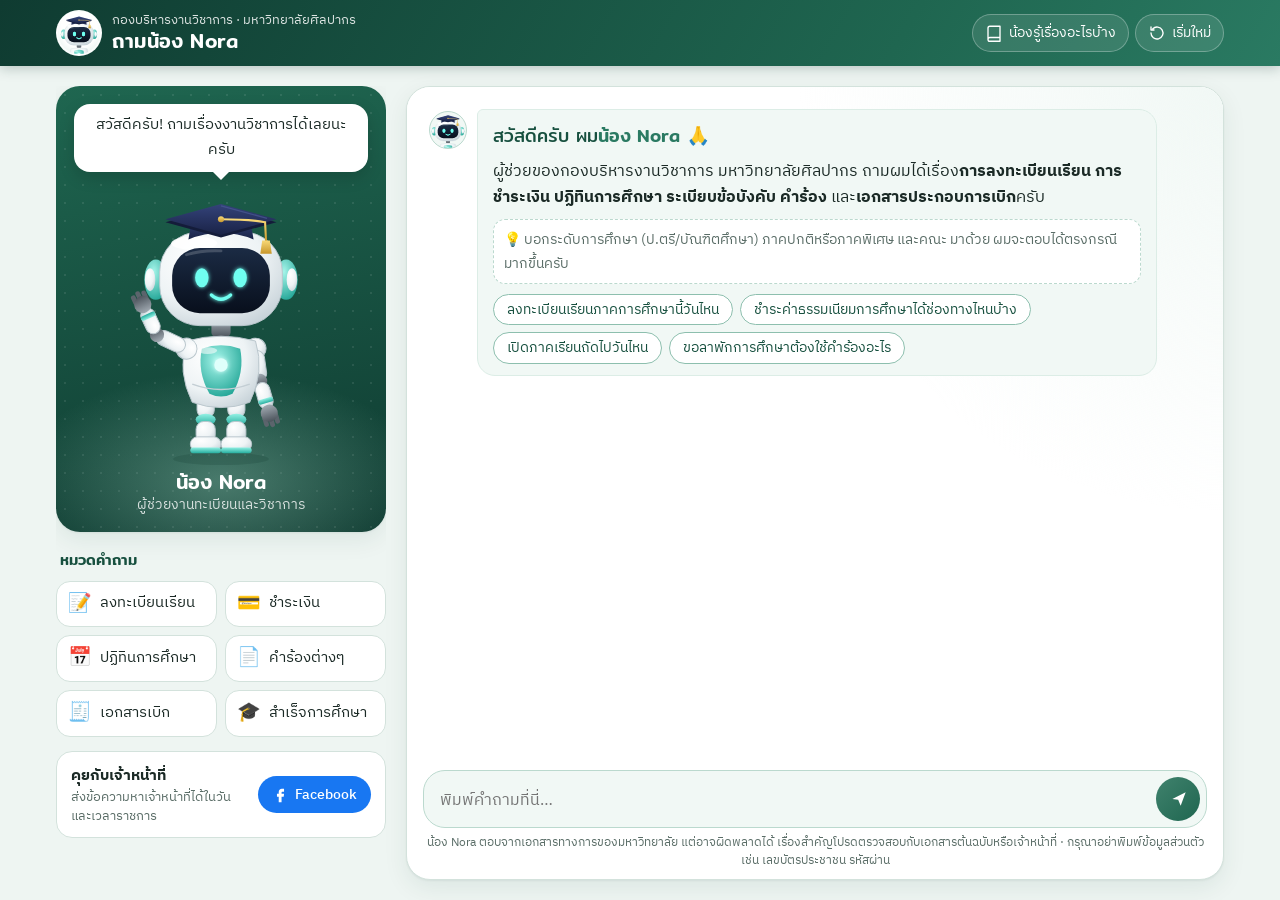
==== commit 931664ae: "Mascot: SVG 3D robot Nora (redrawn from reference)" ====
--- a/index.html
+++ b/index.html
@@ -10,7 +10,7 @@
   <link rel="preconnect" href="https://fonts.googleapis.com">
   <link rel="preconnect" href="https://fonts.gstatic.com" crossorigin>
   <link href="https://fonts.googleapis.com/css2?family=IBM+Plex+Sans+Thai:wght@400;500;600&family=Mitr:wght@400;500&display=swap" rel="stylesheet">
-  <link rel="stylesheet" href="styles.css?v=2">
+  <link rel="stylesheet" href="styles.css?v=3">
 </head>
 <body class="chat-page">
   <header class="topbar">
@@ -91,7 +91,7 @@
 
   <script src="config.js?v=2"></script>
   <script src="common.js?v=1"></script>
-  <script src="mascot.js?v=2"></script>
+  <script src="mascot.js?v=3"></script>
   <script src="app.js?v=1"></script>
 </body>
 </html>
--- a/styles.css
+++ b/styles.css
@@ -280,63 +280,84 @@
 .know-group li { padding: 8px 10px; border-radius: 10px; background: var(--vd-50); margin-bottom: 6px; font-size: 14.5px; }
 .know-group small { display: block; color: var(--muted); font-size: 12px; margin-left: 22px; }
 
-/* ───────── mascot (3D robot images) ───────── */
+/* ───────── mascot (SVG 3D robot) ───────── */
 .mascot { display: block; }
-.mascot .nr { position: relative; width: 100%; height: 100%; }
-.mascot .nr-float { position: absolute; inset: 0; animation: nr-float 3.4s ease-in-out infinite; transform-origin: 50% 100%; }
-.mascot .nr-tilt { position: absolute; inset: 0; transform-origin: 50% 100%; transition: transform .6s ease-out; }
-.mascot .nr-pose { position: absolute; inset: 0; width: 100%; height: 100%; object-fit: contain; object-position: 50% 100%;
-  opacity: 0; transform: scale(.94); transition: opacity .28s, transform .35s cubic-bezier(.3,1.4,.5,1); user-select: none; pointer-events: none;
-  filter: drop-shadow(0 6px 10px rgba(15, 59, 49, .18)); }
-.mascot .nr-pose.on { opacity: 1; transform: scale(1); }
-.mascot .nr-shadow { position: absolute; left: 28%; right: 28%; bottom: -1%; height: 5%; border-radius: 50%;
-  background: radial-gradient(closest-side, rgba(15, 59, 49, .28), transparent); animation: nr-shadow 3.4s ease-in-out infinite; }
-.mascot .nr-think, .mascot .nr-sweat, .mascot .nr-spark { position: absolute; opacity: 0; transition: opacity .25s; pointer-events: none; }
-@keyframes nr-float { 0%, 100% { transform: translateY(0); } 50% { transform: translateY(-7px); } }
-@keyframes nr-shadow { 0%, 100% { transform: scaleX(1); opacity: 1; } 50% { transform: scaleX(.85); opacity: .65; } }
-
-/* idle: gentle sway */
-.mascot.is-idle .nr-idle { animation: nr-sway 4s ease-in-out infinite; transform-origin: 50% 100%; }
-@keyframes nr-sway { 0%, 100% { rotate: 0deg; } 50% { rotate: 2deg; } }
-
-/* thinking: dots bubble */
-.mascot .nr-think { top: 2%; right: -4%; display: flex; gap: 4px; padding: 6px 9px; background: #fff; border: 2px solid #8DBFAE; border-radius: 14px; }
-.mascot .nr-think i { width: 6px; height: 6px; border-radius: 50%; background: var(--vd-600, #2A7A62); animation: nr-dot 1.2s infinite ease-in-out; }
-.mascot .nr-think i:nth-child(2) { animation-delay: .2s; }
-.mascot .nr-think i:nth-child(3) { animation-delay: .4s; }
-.mascot.is-thinking .nr-think { opacity: 1; }
-.mascot.is-thinking .nr-thinking { animation: nr-ponder 1.6s ease-in-out infinite; transform-origin: 50% 100%; }
-@keyframes nr-dot { 0%, 100% { opacity: .3; transform: translateY(0); } 40% { opacity: 1; transform: translateY(-3px); } }
-@keyframes nr-ponder { 0%, 100% { rotate: -2deg; } 50% { rotate: 2deg; } }
-
-/* talking: quick bob */
-.mascot.is-talking .nr-float { animation: nr-talk .5s ease-in-out infinite alternate; }
-@keyframes nr-talk { from { transform: translateY(0); } to { transform: translateY(-4px) scale(1.01); } }
-
-/* happy: jump + sparkles */
+.mascot .nr { width: 100%; height: 100%; display: block; overflow: visible; }
+.mascot .nr * { transform-box: view-box; }
+.mascot .nr-float { animation: nr-float 3.4s ease-in-out infinite; }
+.mascot .nr-shadow { animation: nr-shadow 3.4s ease-in-out infinite; transform-origin: 120px 291px; }
+.mascot .nr-head { transform-origin: 0 0; transition: transform .45s; animation: nr-head 5s ease-in-out infinite; }
+.mascot .nr-arm, .mascot .nr-alf, .mascot .nr-arf { transform-origin: 0 0; transition: transform .45s cubic-bezier(.3,1.3,.5,1); }
+.mascot .nr-tassel { transform-origin: 166px 44px; animation: nr-tassel 3.4s ease-in-out infinite; }
+.mascot .nr-eyes { transform-origin: 120px 102px; animation: nr-blink 4.5s infinite; }
+.mascot .nr-core { animation: nr-core 2.4s ease-in-out infinite; }
+.mascot .nr-eyes-happy, .mascot .nr-eyes-sad, .mascot .nr-mouth-open, .mascot .nr-mouth-sad,
+.mascot .nr-bulb, .mascot .nr-sweat, .mascot .nr-spark, .mascot .nr-tablet { opacity: 0; transition: opacity .25s; }
+.mascot .nr-look { transition: transform .2s; }
+
+/* idle: wave with left arm */
+.mascot .nr-al { transform: rotate(115deg); }
+.mascot .nr-alf { transform: rotate(40deg); }
+.mascot.is-idle .nr-alf { animation: nr-wave 1.6s ease-in-out infinite; }
+.mascot .nr-ar { transform: rotate(-8deg); }
+.mascot .nr-arf { transform: rotate(-8deg); }
+
+@keyframes nr-float { 0%, 100% { transform: translateY(0); } 50% { transform: translateY(-6px); } }
+@keyframes nr-shadow { 0%, 100% { transform: scaleX(1); opacity: .2; } 50% { transform: scaleX(.86); opacity: .12; } }
+@keyframes nr-head { 0%, 100% { transform: rotate(0); } 30% { transform: rotate(-3deg); } 60% { transform: rotate(2deg); } }
+@keyframes nr-tassel { 0%, 100% { transform: rotate(0); } 50% { transform: rotate(-9deg); } }
+@keyframes nr-blink { 0%, 44%, 48%, 100% { transform: scaleY(1); } 46% { transform: scaleY(.1); } }
+@keyframes nr-core { 0%, 100% { opacity: 1; } 50% { opacity: .55; } }
+@keyframes nr-wave { 0%, 100% { transform: rotate(25deg); } 50% { transform: rotate(60deg); } }
+
+/* thinking: hand to chin, other arm up, lightbulb */
+.mascot.is-thinking .nr-al { transform: rotate(-20deg); }
+.mascot.is-thinking .nr-alf { transform: rotate(-140deg); animation: none; }
+.mascot.is-thinking .nr-ar { transform: rotate(-110deg); }
+.mascot.is-thinking .nr-arf { transform: rotate(-45deg); }
+.mascot.is-thinking .nr-head { animation: none; transform: rotate(-7deg); }
+.mascot.is-thinking .nr-look { transform: translate(4px, -3px) !important; }
+.mascot.is-thinking .nr-bulb { opacity: 1; animation: nr-bulb 1.2s ease-in-out infinite; transform-origin: 0 0; }
+@keyframes nr-bulb { 0%, 100% { transform: scale(.92); opacity: .7; } 50% { transform: scale(1.06); opacity: 1; } }
+
+/* talking: holding tablet, mouth moving */
+.mascot.is-talking .nr-al { transform: rotate(-10deg); }
+.mascot.is-talking .nr-alf { transform: rotate(-85deg); animation: none; }
+.mascot.is-talking .nr-tablet { opacity: 1; }
+.mascot.is-talking .nr-mouth { opacity: 0; }
+.mascot.is-talking .nr-mouth-open { opacity: 1; animation: nr-talk .3s infinite alternate; transform-origin: 120px 119px; }
+.mascot.is-talking .nr-float { animation-duration: 1.4s; }
+@keyframes nr-talk { from { transform: scaleY(.3); } to { transform: scaleY(1); } }
+
+/* happy: both arms up, jump, sparkles */
+.mascot.is-happy .nr-ar { transform: rotate(-115deg); }
+.mascot.is-happy .nr-alf { animation: nr-wave .5s ease-in-out infinite; }
+.mascot.is-happy .nr-arf { animation: nr-wave-r .5s ease-in-out infinite; }
+.mascot.is-happy .nr-eyes { opacity: 0; }
+.mascot.is-happy .nr-eyes-happy, .mascot.is-happy .nr-mouth-open, .mascot.is-happy .nr-spark { opacity: 1; }
+.mascot.is-happy .nr-mouth { opacity: 0; }
 .mascot.is-happy .nr-float { animation: nr-jump .7s cubic-bezier(.3,.7,.4,1) 2; }
-.mascot.is-happy .nr-spark { opacity: 1; }
-.mascot .nr-spark { inset: 0; color: #E2B33C; }
-.mascot .nr-spark b { position: absolute; font-size: 18px; line-height: 1; }
-.mascot .nr-spark b:nth-child(1) { left: 4%; top: 18%; }
-.mascot .nr-spark b:nth-child(2) { right: 2%; top: 40%; font-size: 14px; }
-.mascot .nr-spark b:nth-child(3) { left: 10%; top: 62%; font-size: 12px; }
-.mascot.is-happy .nr-spark b { animation: nr-twinkle .8s ease-in-out infinite; }
-.mascot.is-happy .nr-spark b:nth-child(2) { animation-delay: .25s; }
-.mascot.is-happy .nr-spark b:nth-child(3) { animation-delay: .5s; }
-@keyframes nr-jump { 0%, 100% { transform: translateY(0) scale(1, 1); } 15% { transform: translateY(2px) scale(1.03, .97); } 45% { transform: translateY(-16px) scale(.99, 1.01); } }
+.mascot.is-happy .nr-spark path { animation: nr-twinkle .8s ease-in-out infinite; transform-box: fill-box; transform-origin: 50% 50%; }
+.mascot.is-happy .nr-spark .s2 { animation-delay: .25s; }
+.mascot.is-happy .nr-spark .s3 { animation-delay: .5s; }
+@keyframes nr-wave-r { 0%, 100% { transform: rotate(-25deg); } 50% { transform: rotate(-60deg); } }
+@keyframes nr-jump { 0%, 100% { transform: translateY(0); } 15% { transform: translateY(3px); } 45% { transform: translateY(-16px); } }
 @keyframes nr-twinkle { 0%, 100% { transform: scale(.5) rotate(0); opacity: .4; } 50% { transform: scale(1.15) rotate(20deg); opacity: 1; } }
 
-/* sorry: droop + sweat drop */
-.mascot.is-sorry .nr-tilt { transform: translateY(4px) rotate(-5deg) !important; }
-.mascot.is-sorry .nr-float { animation: none; }
-.mascot.is-sorry .nr-pose.on { filter: drop-shadow(0 6px 10px rgba(15, 59, 49, .18)) saturate(.7); }
-.mascot .nr-sweat { top: 16%; right: 22%; width: 10px; height: 14px; background: #9FD3F0; border: 1.5px solid #5DA6CF; border-radius: 50% 50% 50% 50% / 65% 65% 35% 35%; }
+/* sorry: arms down, head tilt, sad face, sweat */
+.mascot.is-sorry .nr-al { transform: rotate(-6deg); }
+.mascot.is-sorry .nr-alf { transform: rotate(-12deg); animation: none; }
+.mascot.is-sorry .nr-ar { transform: rotate(6deg); }
+.mascot.is-sorry .nr-arf { transform: rotate(12deg); }
+.mascot.is-sorry .nr-head { animation: none; transform: translateY(3px) rotate(6deg); }
+.mascot.is-sorry .nr-eyes, .mascot.is-sorry .nr-mouth { opacity: 0; }
+.mascot.is-sorry .nr-eyes-sad, .mascot.is-sorry .nr-mouth-sad { opacity: 1; }
 .mascot.is-sorry .nr-sweat { opacity: 1; animation: nr-sweat 1.6s ease-in infinite; }
 @keyframes nr-sweat { 0% { transform: translateY(-4px); opacity: 0; } 30% { opacity: 1; } 100% { transform: translateY(12px); opacity: 0; } }
 
-/* mini avatar: head only */
-.mascot--mini .nr-head { width: 100%; height: 100%; display: block; object-fit: cover; border-radius: 50%; user-select: none; }
+/* mini avatar: head only, calm */
+.mascot--mini .nr-arm, .mascot--mini .nr-shadow, .mascot--mini .nr-bulb, .mascot--mini .nr-spark, .mascot--mini .nr-sweat { display: none; }
+.mascot--mini .nr-float, .mascot--mini .nr-head { animation: none; }
 
 @media (prefers-reduced-motion: reduce) {
   .mascot *, .msg, .speech.pop { animation: none !important; transition: none !important; }
